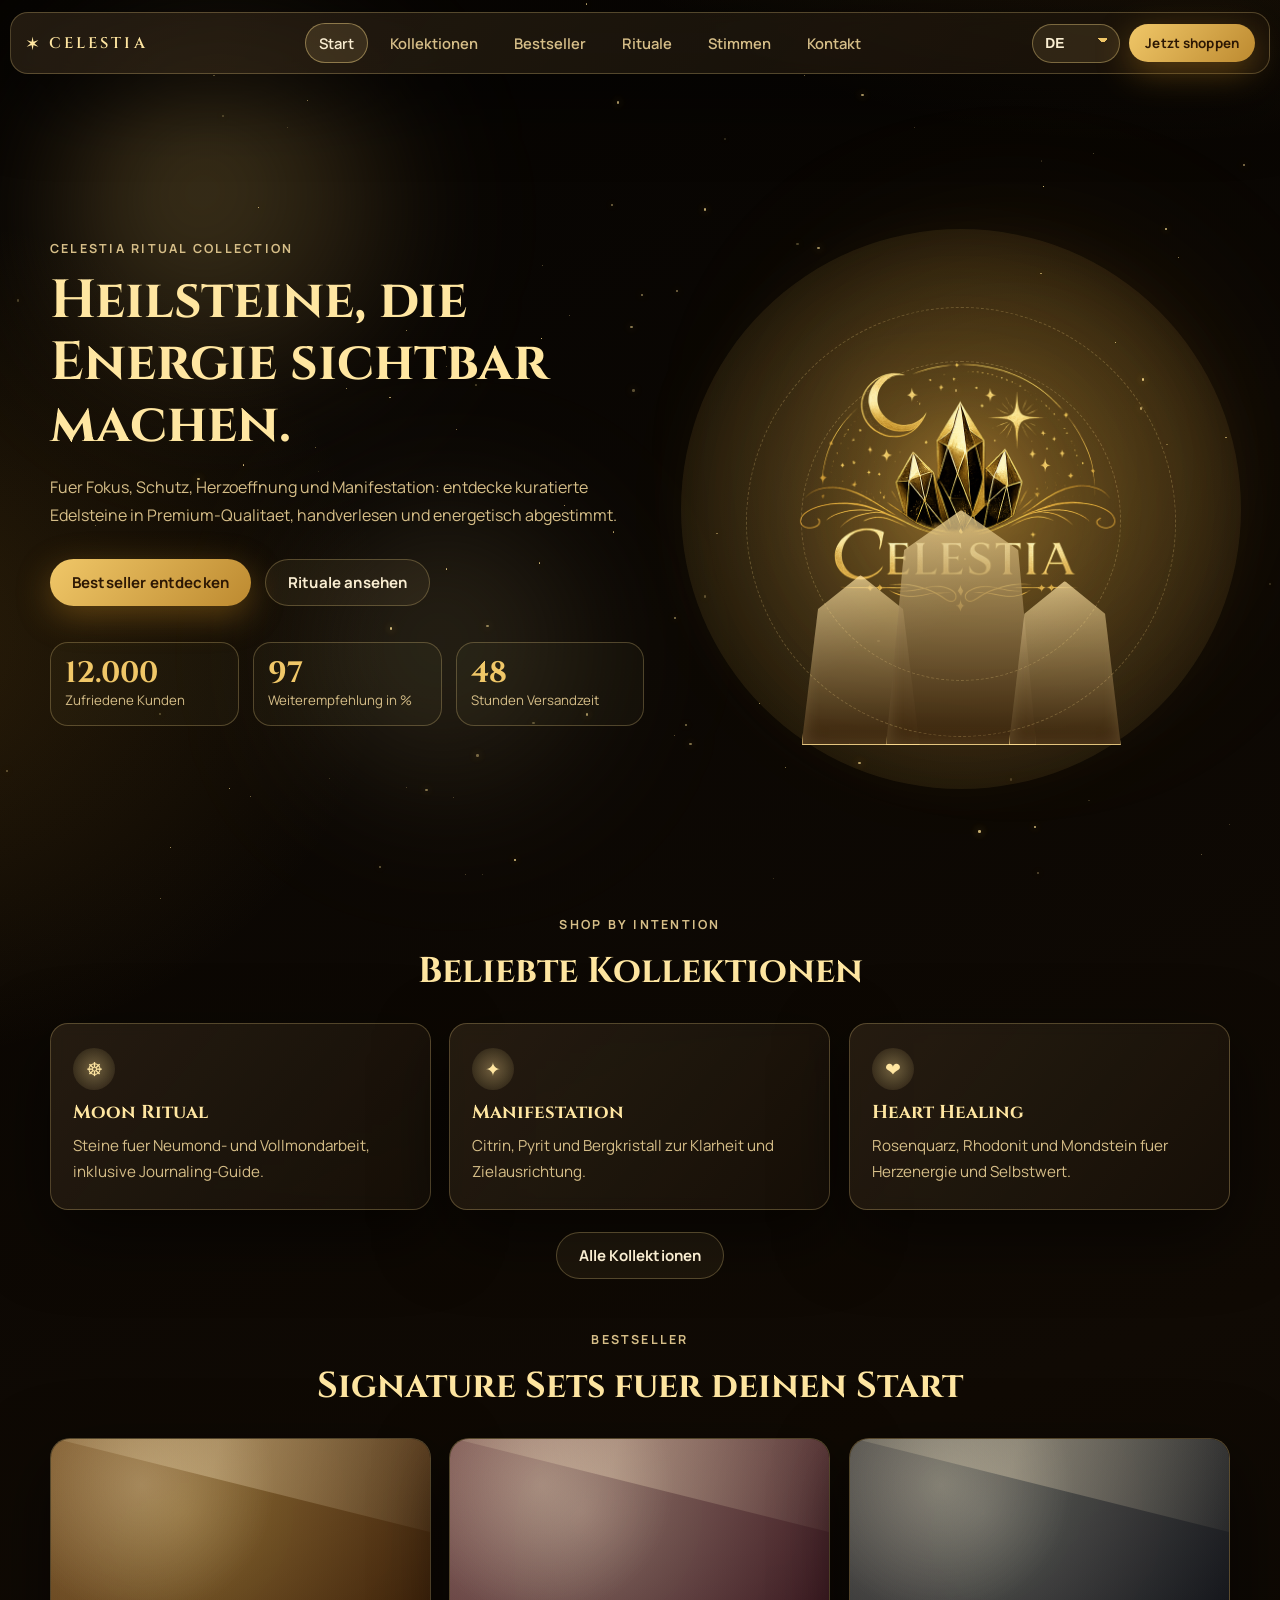
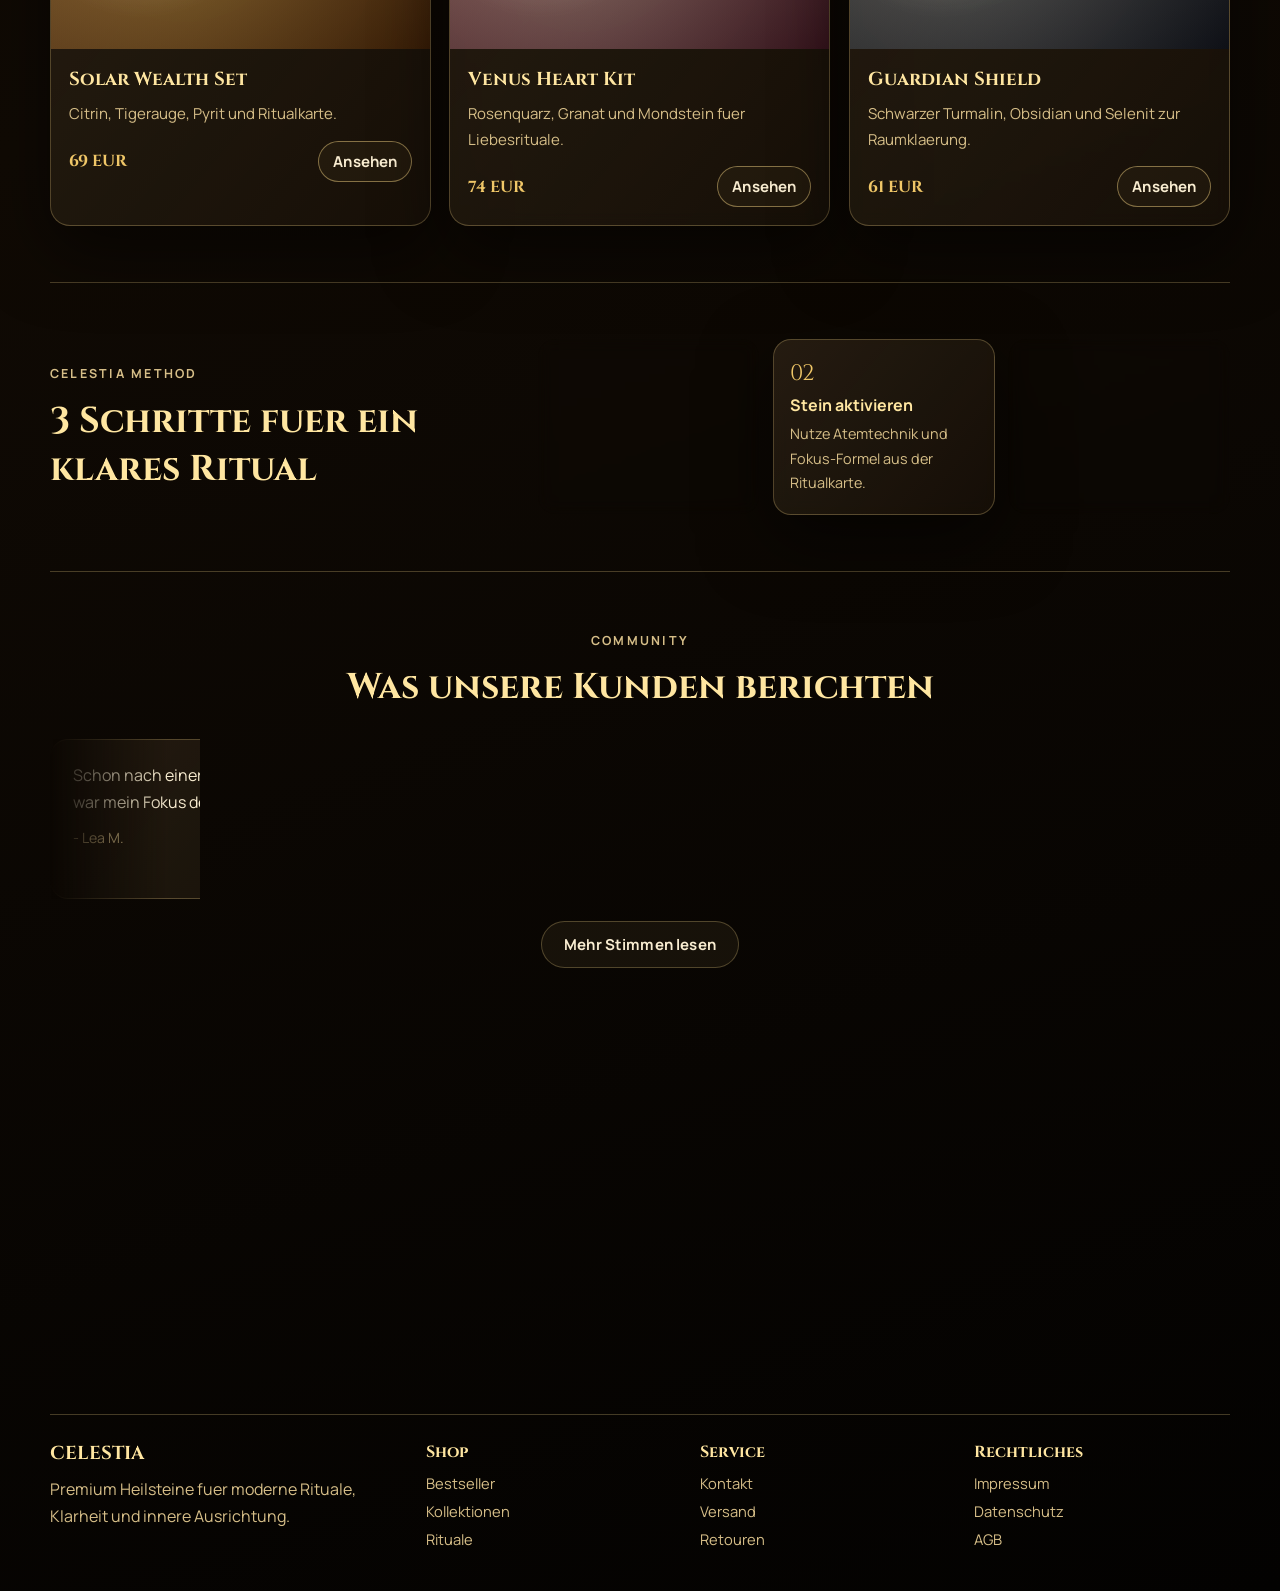
==== index.html @ b9bb482b "Initial commit" ====
<!DOCTYPE html>
<html lang="de">
<head>
  <meta charset="UTF-8">
  <meta name="viewport" content="width=device-width, initial-scale=1.0">
  <title>Celestia | Exklusive Heilsteine & Rituale</title>
  <meta name="description" content="Celestia ist dein Premium-Shop fuer Heilsteine, Kristallsets und energetische Rituale.">
  <link rel="preconnect" href="https://fonts.googleapis.com">
  <link rel="preconnect" href="https://fonts.gstatic.com" crossorigin>
  <link href="https://fonts.googleapis.com/css2?family=Cinzel:wght@400;500;700&family=Manrope:wght@400;500;700;800&display=swap" rel="stylesheet">
  <link rel="stylesheet" href="styles.css">
</head>
<body
  id="top"
  data-page="home"
  data-title-de="Celestia | Exklusive Heilsteine & Rituale"
  data-title-en="Celestia | Exclusive Healing Crystals & Rituals"
>
  <div class="ambient-lights" aria-hidden="true">
    <span class="aura aura-1"></span>
    <span class="aura aura-2"></span>
    <span class="aura aura-3"></span>
  </div>
  <div class="star-layer" id="starLayer" aria-hidden="true"></div>

  <header class="site-header glass">
    <a class="brand" href="index.html" aria-label="Celestia Startseite">
      <span class="brand-mark">&#10038;</span>
      <span class="brand-name">CELESTIA</span>
    </a>

    <button
      id="menuToggle"
      class="menu-toggle"
      type="button"
      aria-expanded="false"
      data-aria-de="Navigation oeffnen"
      data-aria-en="Open navigation"
    >&#9776;</button>

    <nav class="site-nav" id="siteNav" aria-label="Hauptnavigation">
      <a href="index.html" data-nav="home" data-de="Start" data-en="Home">Start</a>
      <a href="collections.html" data-nav="collections" data-de="Kollektionen" data-en="Collections">Kollektionen</a>
      <a href="products.html" data-nav="products" data-de="Bestseller" data-en="Bestsellers">Bestseller</a>
      <a href="rituals.html" data-nav="rituals" data-de="Rituale" data-en="Rituals">Rituale</a>
      <a href="reviews.html" data-nav="reviews" data-de="Stimmen" data-en="Reviews">Stimmen</a>
      <a href="contact.html" data-nav="contact" data-de="Kontakt" data-en="Contact">Kontakt</a>
    </nav>

    <div class="header-right">
      <select id="langSelect" class="lang-select" aria-label="Sprache">
        <option value="de">DE</option>
        <option value="en">EN</option>
      </select>
      <a href="products.html" class="btn btn-primary btn-sm" data-de="Jetzt shoppen" data-en="Shop now">Jetzt shoppen</a>
    </div>
  </header>

  <main>
    <section class="hero section">
      <div class="hero-copy" data-reveal="up">
        <p class="eyebrow" data-de="Celestia Ritual Collection" data-en="Celestia Ritual Collection">Celestia Ritual Collection</p>
        <h1 data-de="Heilsteine, die Energie sichtbar machen." data-en="Healing crystals that make energy visible.">Heilsteine, die Energie sichtbar machen.</h1>
        <p
          class="lead"
          data-de="Fuer Fokus, Schutz, Herzoeffnung und Manifestation: entdecke kuratierte Edelsteine in Premium-Qualitaet, handverlesen und energetisch abgestimmt."
          data-en="For focus, protection, heart opening, and manifestation: discover curated premium crystals, hand-selected and energetically aligned."
        >
          Fuer Fokus, Schutz, Herzoeffnung und Manifestation: entdecke kuratierte Edelsteine in Premium-Qualitaet,
          handverlesen und energetisch abgestimmt.
        </p>
        <div class="hero-actions">
          <a class="btn btn-primary" href="products.html" data-de="Bestseller entdecken" data-en="Discover bestsellers">Bestseller entdecken</a>
          <a class="btn btn-ghost" href="rituals.html" data-de="Rituale ansehen" data-en="View rituals">Rituale ansehen</a>
        </div>
        <ul class="hero-stats">
          <li>
            <strong class="count" data-target="12000">0</strong>
            <span data-de="Zufriedene Kunden" data-en="Happy customers">Zufriedene Kunden</span>
          </li>
          <li>
            <strong class="count" data-target="97">0</strong>
            <span data-de="Weiterempfehlung in %" data-en="Recommendation rate %">Weiterempfehlung in %</span>
          </li>
          <li>
            <strong class="count" data-target="48">0</strong>
            <span data-de="Stunden Versandzeit" data-en="Shipping window (hours)">Stunden Versandzeit</span>
          </li>
        </ul>
      </div>

      <div class="hero-art" data-reveal="left">
        <div class="logo-halo">
          <img
            src="assets/celestia-logo.png"
            alt="Celestia Logo"
            class="hero-logo"
            onerror="this.style.display='none'; this.nextElementSibling.style.display='grid';"
          >
          <div class="hero-logo-fallback" aria-hidden="true">CELESTIA</div>
        </div>
        <div class="crystal-cluster">
          <div class="crystal crystal-left"></div>
          <div class="crystal crystal-main"></div>
          <div class="crystal crystal-right"></div>
        </div>
        <span class="orbit orbit-1"></span>
        <span class="orbit orbit-2"></span>
      </div>
    </section>

    <section class="section section-topline">
      <div class="section-head" data-reveal="up">
        <p class="eyebrow" data-de="Shop by Intention" data-en="Shop by Intention">Shop by Intention</p>
        <h2 data-de="Beliebte Kollektionen" data-en="Popular collections">Beliebte Kollektionen</h2>
      </div>
      <div class="category-grid">
        <article class="category-card glass" data-tilt data-reveal="up">
          <span class="category-icon">&#9784;</span>
          <h3>Moon Ritual</h3>
          <p
            data-de="Steine fuer Neumond- und Vollmondarbeit, inklusive Journaling-Guide."
            data-en="Crystals for new and full moon practice, including a journaling guide."
          >
            Steine fuer Neumond- und Vollmondarbeit, inklusive Journaling-Guide.
          </p>
        </article>
        <article class="category-card glass" data-tilt data-reveal="up">
          <span class="category-icon">&#10022;</span>
          <h3>Manifestation</h3>
          <p
            data-de="Citrin, Pyrit und Bergkristall zur Klarheit und Zielausrichtung."
            data-en="Citrine, pyrite, and clear quartz for clarity and aligned goals."
          >
            Citrin, Pyrit und Bergkristall zur Klarheit und Zielausrichtung.
          </p>
        </article>
        <article class="category-card glass" data-tilt data-reveal="up">
          <span class="category-icon">&#10084;</span>
          <h3>Heart Healing</h3>
          <p
            data-de="Rosenquarz, Rhodonit und Mondstein fuer Herzenergie und Selbstwert."
            data-en="Rose quartz, rhodonite, and moonstone for heart energy and self-worth."
          >
            Rosenquarz, Rhodonit und Mondstein fuer Herzenergie und Selbstwert.
          </p>
        </article>
      </div>
      <div class="hero-actions" style="justify-content:center; margin-top:22px;">
        <a class="btn btn-ghost" href="collections.html" data-de="Alle Kollektionen" data-en="All collections">Alle Kollektionen</a>
      </div>
    </section>

    <section class="section" style="padding-top:48px;">
      <div class="section-head" data-reveal="up">
        <p class="eyebrow" data-de="Bestseller" data-en="Bestsellers">Bestseller</p>
        <h2 data-de="Signature Sets fuer deinen Start" data-en="Signature sets to get started">Signature Sets fuer deinen Start</h2>
      </div>
      <div class="product-grid">
        <article class="product-card glass" data-tilt data-reveal="up">
          <div class="product-media media-amber"></div>
          <div class="product-content">
            <h3>Solar Wealth Set</h3>
            <p data-de="Citrin, Tigerauge, Pyrit und Ritualkarte." data-en="Citrine, tiger eye, pyrite, and a ritual card.">Citrin, Tigerauge, Pyrit und Ritualkarte.</p>
            <div class="product-meta">
              <span class="price">69 EUR</span>
              <a class="btn btn-outline" href="products.html" data-de="Ansehen" data-en="View">Ansehen</a>
            </div>
          </div>
        </article>
        <article class="product-card glass" data-tilt data-reveal="up">
          <div class="product-media media-rose"></div>
          <div class="product-content">
            <h3>Venus Heart Kit</h3>
            <p data-de="Rosenquarz, Granat und Mondstein fuer Liebesrituale." data-en="Rose quartz, garnet, and moonstone for heart rituals.">Rosenquarz, Granat und Mondstein fuer Liebesrituale.</p>
            <div class="product-meta">
              <span class="price">74 EUR</span>
              <a class="btn btn-outline" href="products.html" data-de="Ansehen" data-en="View">Ansehen</a>
            </div>
          </div>
        </article>
        <article class="product-card glass" data-tilt data-reveal="up">
          <div class="product-media media-night"></div>
          <div class="product-content">
            <h3>Guardian Shield</h3>
            <p data-de="Schwarzer Turmalin, Obsidian und Selenit zur Raumklaerung." data-en="Black tourmaline, obsidian, and selenite for space cleansing.">Schwarzer Turmalin, Obsidian und Selenit zur Raumklaerung.</p>
            <div class="product-meta">
              <span class="price">61 EUR</span>
              <a class="btn btn-outline" href="products.html" data-de="Ansehen" data-en="View">Ansehen</a>
            </div>
          </div>
        </article>
      </div>
    </section>

    <section class="section ritual-band" style="margin-top:56px;">
      <div class="ritual-copy" data-reveal="left">
        <p class="eyebrow" data-de="Celestia Method" data-en="Celestia Method">Celestia Method</p>
        <h2 data-de="3 Schritte fuer ein klares Ritual" data-en="3 steps for a clear ritual">3 Schritte fuer ein klares Ritual</h2>
      </div>
      <div class="ritual-steps">
        <article class="step glass" data-reveal="up">
          <span>01</span>
          <h3 data-de="Intent setzen" data-en="Set intention">Intent setzen</h3>
          <p data-de="Waehle dein Set nach deiner aktuellen Lebensfrage." data-en="Choose your set based on your current life focus.">Waehle dein Set nach deiner aktuellen Lebensfrage.</p>
        </article>
        <article class="step glass" data-reveal="up">
          <span>02</span>
          <h3 data-de="Stein aktivieren" data-en="Activate crystal">Stein aktivieren</h3>
          <p data-de="Nutze Atemtechnik und Fokus-Formel aus der Ritualkarte." data-en="Use breathwork and the focus phrase from your ritual card.">Nutze Atemtechnik und Fokus-Formel aus der Ritualkarte.</p>
        </article>
        <article class="step glass" data-reveal="up">
          <span>03</span>
          <h3 data-de="Ritual leben" data-en="Live the ritual">Ritual leben</h3>
          <p data-de="Integriere den Stein in Alltag, Meditation und Workspace." data-en="Integrate your crystal into daily routine, meditation, and workspace.">Integriere den Stein in Alltag, Meditation und Workspace.</p>
        </article>
      </div>
    </section>

    <section class="section" style="padding-top:56px;">
      <div class="section-head" data-reveal="up">
        <p class="eyebrow" data-de="Community" data-en="Community">Community</p>
        <h2 data-de="Was unsere Kunden berichten" data-en="What our customers share">Was unsere Kunden berichten</h2>
      </div>
      <div class="reviews-marquee">
        <div class="reviews-track">
          <article class="review glass">
            <p data-de="Schon nach einer Woche mit dem Clarity Set war mein Fokus deutlich klarer." data-en="After one week with the Clarity Set, my focus was clearly better.">Schon nach einer Woche mit dem Clarity Set war mein Fokus deutlich klarer.</p>
            <span>- Lea M.</span>
          </article>
          <article class="review glass">
            <p data-de="Das Packaging, die Qualitaet und die Anleitung wirken wie aus einer Luxus-Boutique." data-en="Packaging, quality, and guidance feel like a true luxury boutique.">Das Packaging, die Qualitaet und die Anleitung wirken wie aus einer Luxus-Boutique.</p>
            <span>- Daniel R.</span>
          </article>
          <article class="review glass">
            <p data-de="Mein Lieblingsshop fuer Heilsteine. Extrem hochwertig und liebevoll kuratiert." data-en="My favorite crystal shop. Extremely premium and beautifully curated.">Mein Lieblingsshop fuer Heilsteine. Extrem hochwertig und liebevoll kuratiert.</p>
            <span>- Nora M.</span>
          </article>
          <article class="review glass">
            <p data-de="Super schnelle Lieferung und die Sets fuehlen sich energetisch sofort stimmig an." data-en="Very fast delivery and the sets feel energetically aligned right away.">Super schnelle Lieferung und die Sets fuehlen sich energetisch sofort stimmig an.</p>
            <span>- Kai S.</span>
          </article>
          <article class="review glass">
            <p data-de="Die Sternzeichen Box war ein Geschenk und kam unglaublich gut an." data-en="The zodiac box was a gift and was received incredibly well.">Die Sternzeichen Box war ein Geschenk und kam unglaublich gut an.</p>
            <span>- Anna P.</span>
          </article>
          <article class="review glass">
            <p data-de="Die Ritualkarten machen den Unterschied. Sofort nutzbar statt nur Deko." data-en="The ritual cards make the difference. Practical from day one, not just decoration.">Die Ritualkarten machen den Unterschied. Sofort nutzbar statt nur Deko.</p>
            <span>- Melissa T.</span>
          </article>
        </div>
      </div>
      <div class="hero-actions" style="justify-content:center; margin-top:22px;">
        <a class="btn btn-ghost" href="reviews.html" data-de="Mehr Stimmen lesen" data-en="Read more reviews">Mehr Stimmen lesen</a>
      </div>
    </section>

    <section class="section cta-section">
      <div class="cta-panel glass" data-reveal="up">
        <p class="eyebrow" data-de="Celestia Circle" data-en="Celestia Circle">Celestia Circle</p>
        <h2 data-de="10% Willkommensrabatt + exklusive Mondrituale" data-en="10% welcome discount + exclusive moon rituals">10% Willkommensrabatt + exklusive Mondrituale</h2>
        <p data-de="Trage dich ein und erhalte limitierte Drops, Guides und Ritual-Impulse direkt in dein Postfach." data-en="Join for limited drops, ritual guides, and practical energy prompts in your inbox.">Trage dich ein und erhalte limitierte Drops, Guides und Ritual-Impulse direkt in dein Postfach.</p>
        <form class="cta-form" data-success-de="Danke - du bist dabei" data-success-en="Thanks - you are in">
          <label for="email" class="sr-only">E-Mail</label>
          <input
            id="email"
            type="email"
            data-placeholder-de="deine@email.de"
            data-placeholder-en="your@email.com"
            placeholder="deine@email.de"
            required
          >
          <button type="submit" class="btn btn-primary" data-de="Jetzt anmelden" data-en="Join now">Jetzt anmelden</button>
        </form>
        <p style="margin-top:14px;">
          <a class="text-link" href="contact.html" data-de="Zum Kontakt" data-en="Go to contact">Zum Kontakt</a>
        </p>
      </div>
    </section>
  </main>

  <footer class="site-footer">
    <div>
      <h3>CELESTIA</h3>
      <p data-de="Premium Heilsteine fuer moderne Rituale, Klarheit und innere Ausrichtung." data-en="Premium crystals for modern rituals, clarity, and inner alignment.">Premium Heilsteine fuer moderne Rituale, Klarheit und innere Ausrichtung.</p>
    </div>
    <div>
      <h4 data-de="Shop" data-en="Shop">Shop</h4>
      <a href="products.html" data-de="Bestseller" data-en="Bestsellers">Bestseller</a>
      <a href="collections.html" data-de="Kollektionen" data-en="Collections">Kollektionen</a>
      <a href="rituals.html" data-de="Rituale" data-en="Rituals">Rituale</a>
    </div>
    <div>
      <h4 data-de="Service" data-en="Service">Service</h4>
      <a href="contact.html" data-de="Kontakt" data-en="Contact">Kontakt</a>
      <a href="contact.html" data-de="Versand" data-en="Shipping">Versand</a>
      <a href="contact.html" data-de="Retouren" data-en="Returns">Retouren</a>
    </div>
    <div>
      <h4 data-de="Rechtliches" data-en="Legal">Rechtliches</h4>
      <a href="contact.html" data-de="Impressum" data-en="Imprint">Impressum</a>
      <a href="contact.html" data-de="Datenschutz" data-en="Privacy">Datenschutz</a>
      <a href="contact.html" data-de="AGB" data-en="Terms">AGB</a>
    </div>
  </footer>

  <button
    id="backToTop"
    class="back-top"
    data-aria-de="Nach oben"
    data-aria-en="Back to top"
    aria-label="Nach oben"
  >&uarr;</button>

  <script src="script.js"></script>
</body>
</html>
---- styles.css ----
:root {
  --bg-0: #060402;
  --bg-1: #100a04;
  --bg-2: #1a1108;
  --gold-0: #ffe6a1;
  --gold-1: #f0c768;
  --gold-2: #bd8a30;
  --text-0: #f9edd1;
  --text-1: #d6be88;
  --line: rgba(255, 224, 142, 0.25);
  --glass: rgba(24, 15, 7, 0.62);
  --glass-strong: rgba(18, 10, 5, 0.8);
  --shadow: 0 24px 70px rgba(0, 0, 0, 0.55);
  --radius-lg: 28px;
  --radius-md: 18px;
  --ease: 0.45s cubic-bezier(0.22, 0.61, 0.36, 1);
}

*,
*::before,
*::after {
  box-sizing: border-box;
}

html {
  scroll-behavior: smooth;
}

body {
  margin: 0;
  min-height: 100vh;
  overflow-x: hidden;
  color: var(--text-0);
  font-family: "Manrope", sans-serif;
  background:
    radial-gradient(1200px 800px at 90% -10%, rgba(211, 151, 50, 0.18), transparent 58%),
    radial-gradient(920px 760px at -10% 20%, rgba(180, 128, 35, 0.2), transparent 56%),
    linear-gradient(160deg, var(--bg-0) 0%, var(--bg-1) 48%, #030201 100%);
}

a {
  color: inherit;
  text-decoration: none;
}

p {
  line-height: 1.7;
}

.sr-only {
  position: absolute;
  width: 1px;
  height: 1px;
  padding: 0;
  margin: -1px;
  overflow: hidden;
  clip: rect(0, 0, 0, 0);
  border: 0;
}

.ambient-lights {
  position: fixed;
  inset: 0;
  pointer-events: none;
  z-index: -3;
}

.aura {
  position: absolute;
  border-radius: 999px;
  filter: blur(65px);
  opacity: 0.35;
  mix-blend-mode: screen;
  animation: auraFloat 14s ease-in-out infinite;
}

.aura-1 {
  width: 340px;
  height: 340px;
  left: 5%;
  top: 6%;
  background: radial-gradient(circle at 35% 35%, rgba(255, 208, 112, 0.72), rgba(255, 208, 112, 0));
}

.aura-2 {
  width: 460px;
  height: 460px;
  right: 3%;
  top: 26%;
  background: radial-gradient(circle at 50% 50%, rgba(220, 144, 28, 0.55), rgba(220, 144, 28, 0));
  animation-delay: -5s;
}

.aura-3 {
  width: 300px;
  height: 300px;
  left: 24%;
  bottom: 10%;
  background: radial-gradient(circle at 40% 40%, rgba(255, 236, 167, 0.42), rgba(255, 236, 167, 0));
  animation-delay: -9s;
}

.star-layer {
  position: fixed;
  inset: 0;
  pointer-events: none;
  z-index: -2;
  overflow: hidden;
}

.star {
  position: absolute;
  border-radius: 50%;
  background: rgba(255, 225, 148, 0.9);
  box-shadow: 0 0 8px rgba(255, 206, 89, 0.9);
  animation: twinkle linear infinite;
}

.glass {
  background:
    linear-gradient(130deg, rgba(255, 220, 149, 0.08), rgba(255, 220, 149, 0.01)),
    var(--glass);
  border: 1px solid var(--line);
  backdrop-filter: blur(8px);
  box-shadow: var(--shadow);
}

.site-header {
  position: fixed;
  top: 12px;
  left: 50%;
  transform: translateX(-50%);
  width: min(1260px, calc(100% - 20px));
  z-index: 60;
  border-radius: 18px;
  padding: 10px 14px;
  display: grid;
  grid-template-columns: auto 1fr auto;
  align-items: center;
  gap: 12px;
}

.brand {
  display: inline-flex;
  align-items: center;
  gap: 9px;
  flex-shrink: 0;
}

.brand-mark {
  color: var(--gold-0);
  font-size: 1.15rem;
  animation: pulseGlow 2.6s ease-in-out infinite;
}

.brand-name {
  font-family: "Cinzel", serif;
  letter-spacing: 0.2em;
  font-weight: 600;
  font-size: 0.96rem;
  color: var(--gold-0);
}

.site-nav {
  display: flex;
  align-items: center;
  justify-content: center;
  gap: 8px;
  flex-wrap: nowrap;
}

.site-nav a {
  color: var(--text-1);
  font-weight: 600;
  font-size: 0.92rem;
  position: relative;
  border: 1px solid transparent;
  border-radius: 999px;
  padding: 9px 13px;
  white-space: nowrap;
  transition: color var(--ease);
}

.site-nav a::after {
  content: "";
  position: absolute;
  left: 0;
  right: 0;
  bottom: -6px;
  height: 1px;
  transform: scaleX(0);
  transform-origin: center;
  background: linear-gradient(90deg, transparent, var(--gold-1), transparent);
  transition: transform var(--ease);
}

.site-nav a:hover {
  color: var(--text-0);
}

.site-nav a:hover::after {
  transform: scaleX(1);
}

.site-nav a.active {
  color: var(--text-0);
  border-color: rgba(255, 224, 142, 0.42);
  background: rgba(255, 214, 130, 0.12);
}

.header-right {
  display: inline-flex;
  align-items: center;
  justify-content: flex-end;
  gap: 9px;
}

.lang-select {
  border: 1px solid rgba(255, 224, 142, 0.36);
  border-radius: 999px;
  background: rgba(255, 214, 130, 0.1);
  color: var(--text-0);
  font-weight: 700;
  font-size: 0.86rem;
  height: 39px;
  padding: 0 30px 0 12px;
  outline: none;
  min-width: 88px;
  appearance: none;
  background-image:
    linear-gradient(45deg, transparent 50%, var(--gold-1) 50%),
    linear-gradient(135deg, var(--gold-1) 50%, transparent 50%);
  background-position:
    calc(100% - 16px) calc(50% - 3px),
    calc(100% - 11px) calc(50% - 3px);
  background-size: 5px 5px, 5px 5px;
  background-repeat: no-repeat;
}

.lang-select:hover {
  border-color: rgba(255, 224, 142, 0.62);
}

.menu-toggle {
  display: none;
  border: 1px solid rgba(255, 224, 142, 0.34);
  border-radius: 12px;
  background: rgba(255, 214, 130, 0.08);
  color: var(--gold-0);
  width: 42px;
  height: 39px;
  font-size: 1rem;
}

.menu-toggle:hover {
  background: rgba(255, 214, 130, 0.16);
}

.btn {
  border: 0;
  border-radius: 999px;
  display: inline-flex;
  align-items: center;
  justify-content: center;
  gap: 8px;
  padding: 12px 22px;
  font-weight: 700;
  font-size: 0.94rem;
  letter-spacing: 0.01em;
  cursor: pointer;
  position: relative;
  overflow: hidden;
  transition: transform var(--ease), box-shadow var(--ease), color var(--ease), background var(--ease);
}

.btn::before {
  content: "";
  position: absolute;
  left: -120%;
  top: 0;
  width: 70%;
  height: 100%;
  transform: skewX(-18deg);
  background: linear-gradient(90deg, transparent, rgba(255, 247, 218, 0.5), transparent);
  transition: left 0.9s ease;
}

.btn:hover::before {
  left: 150%;
}

.btn:hover {
  transform: translateY(-2px);
}

.btn-primary {
  background: linear-gradient(130deg, var(--gold-1), var(--gold-2));
  color: #2d1804;
  box-shadow: 0 10px 34px rgba(180, 124, 30, 0.45);
}

.btn-primary:hover {
  box-shadow: 0 14px 44px rgba(180, 124, 30, 0.58);
}

.btn-ghost {
  border: 1px solid var(--line);
  color: var(--text-0);
  background: rgba(255, 214, 130, 0.06);
}

.btn-ghost:hover {
  background: rgba(255, 214, 130, 0.14);
}

.btn-outline {
  border: 1px solid rgba(255, 221, 139, 0.45);
  background: rgba(255, 214, 130, 0.04);
  color: var(--text-0);
  padding: 9px 14px;
}

.btn-sm {
  padding: 10px 16px;
  font-size: 0.84rem;
}

.section {
  width: min(1180px, calc(100% - 30px));
  margin: 0 auto;
}

.hero {
  padding-top: 136px;
  padding-bottom: 74px;
  min-height: 100vh;
  display: grid;
  align-items: center;
  gap: 48px;
  grid-template-columns: 1.05fr 0.95fr;
}

.page-hero {
  padding-top: 132px;
  padding-bottom: 40px;
  display: grid;
  align-items: center;
  gap: 34px;
  grid-template-columns: 1.1fr 0.9fr;
}

.page-hero-copy h1 {
  margin: 0;
  font-family: "Cinzel", serif;
  font-size: clamp(2rem, 4vw, 3.7rem);
  line-height: 1.14;
  color: var(--gold-0);
}

.page-hero-copy p {
  margin: 16px 0 0;
  color: var(--text-1);
  max-width: 720px;
}

.page-hero-panel {
  border-radius: var(--radius-lg);
  padding: 22px;
}

.page-hero-panel h3 {
  margin: 0 0 8px;
  font-family: "Cinzel", serif;
  color: var(--gold-0);
}

.page-hero-panel p {
  margin: 0;
  color: var(--text-1);
}

.eyebrow {
  display: inline-block;
  margin: 0 0 12px;
  text-transform: uppercase;
  letter-spacing: 0.18em;
  color: var(--text-1);
  font-weight: 700;
  font-size: 0.78rem;
}

.hero h1 {
  margin: 0;
  font-family: "Cinzel", serif;
  font-size: clamp(2.2rem, 4.2vw, 4.3rem);
  line-height: 1.15;
  color: var(--gold-0);
  max-width: 700px;
}

.lead {
  margin-top: 18px;
  margin-bottom: 0;
  color: var(--text-1);
  max-width: 640px;
}

.hero-actions {
  margin-top: 30px;
  display: flex;
  flex-wrap: wrap;
  gap: 14px;
}

.hero-stats {
  margin: 36px 0 0;
  padding: 0;
  list-style: none;
  display: grid;
  grid-template-columns: repeat(3, minmax(0, 1fr));
  gap: 14px;
}

.hero-stats li {
  border: 1px solid var(--line);
  border-radius: var(--radius-md);
  background: rgba(255, 228, 167, 0.03);
  padding: 16px 14px 15px;
}

.hero-stats strong {
  font-family: "Cinzel", serif;
  display: block;
  font-size: 1.85rem;
  color: var(--gold-1);
  line-height: 1;
}

.hero-stats span {
  color: var(--text-1);
  font-size: 0.83rem;
}

.hero-art {
  position: relative;
  min-height: 600px;
  display: grid;
  place-items: center;
}

.logo-halo {
  position: absolute;
  width: min(86vw, 560px);
  max-width: 560px;
  aspect-ratio: 1;
  border-radius: 50%;
  top: 8%;
  left: 50%;
  transform: translateX(-50%);
  background: radial-gradient(circle, rgba(255, 203, 94, 0.28), rgba(255, 203, 94, 0));
  filter: drop-shadow(0 0 32px rgba(228, 165, 57, 0.4));
  animation: haloPulse 5s ease-in-out infinite;
  display: grid;
  place-items: center;
}

.hero-logo {
  width: 92%;
  max-width: 500px;
  object-fit: contain;
  animation: logoFloat 7s ease-in-out infinite;
}

.hero-logo-fallback {
  display: none;
  place-items: center;
  width: 72%;
  aspect-ratio: 1;
  border-radius: 50%;
  font-family: "Cinzel", serif;
  letter-spacing: 0.16em;
  font-size: clamp(1.15rem, 2.8vw, 2rem);
  color: var(--gold-0);
  border: 1px dashed rgba(255, 210, 102, 0.45);
  background: radial-gradient(circle at 40% 40%, rgba(255, 204, 94, 0.2), rgba(255, 204, 94, 0.04));
}

.crystal-cluster {
  position: absolute;
  bottom: 6%;
  left: 50%;
  transform: translateX(-50%);
  width: min(85%, 420px);
  height: 250px;
}

.crystal {
  position: absolute;
  bottom: 0;
  border: 1px solid rgba(255, 219, 135, 0.6);
  background:
    linear-gradient(180deg, rgba(255, 225, 155, 0.65), rgba(56, 34, 9, 0.9)),
    linear-gradient(135deg, rgba(255, 255, 255, 0.2), transparent 45%);
  box-shadow:
    inset 0 0 18px rgba(255, 231, 172, 0.2),
    0 14px 36px rgba(0, 0, 0, 0.45);
  animation: crystalFloat 6s ease-in-out infinite;
}

.crystal-main {
  left: calc(50% - 75px);
  width: 150px;
  height: 235px;
  clip-path: polygon(50% 0, 88% 17%, 100% 100%, 0 100%, 12% 17%);
}

.crystal-left {
  left: 12%;
  width: 118px;
  height: 170px;
  clip-path: polygon(50% 0, 86% 20%, 100% 100%, 0 100%, 14% 20%);
  animation-delay: -2s;
}

.crystal-right {
  right: 12%;
  width: 112px;
  height: 164px;
  clip-path: polygon(50% 0, 86% 20%, 100% 100%, 0 100%, 14% 20%);
  animation-delay: -3.8s;
}

.orbit {
  position: absolute;
  border-radius: 50%;
  border: 1px dashed rgba(255, 220, 138, 0.24);
  left: 0;
  right: 0;
  margin-inline: auto;
}

.orbit-1 {
  width: min(86%, 430px);
  aspect-ratio: 1;
  top: 21%;
  animation: orbitSpin 23s linear infinite;
}

.orbit-2 {
  width: min(63%, 320px);
  aspect-ratio: 1;
  top: 30%;
  animation: orbitSpin 16s linear infinite reverse;
}

.section-topline {
  padding-top: 12px;
}

.section-head {
  text-align: center;
  margin-bottom: 28px;
}

.section-head h2 {
  margin: 0;
  font-family: "Cinzel", serif;
  font-size: clamp(1.7rem, 2.8vw, 2.8rem);
  color: var(--gold-0);
}

.category-grid {
  display: grid;
  grid-template-columns: repeat(3, minmax(0, 1fr));
  gap: 18px;
}

.category-card {
  border-radius: var(--radius-md);
  padding: 24px 22px;
  transition: transform var(--ease), border-color var(--ease), background var(--ease);
  will-change: transform;
}

.category-card:hover {
  border-color: rgba(255, 225, 146, 0.55);
  background: rgba(255, 223, 153, 0.11);
}

.category-icon {
  width: 42px;
  height: 42px;
  border-radius: 50%;
  display: grid;
  place-items: center;
  font-size: 1.2rem;
  color: var(--gold-0);
  background: radial-gradient(circle, rgba(255, 224, 149, 0.35), rgba(255, 224, 149, 0));
  margin-bottom: 10px;
}

.category-card h3 {
  margin: 0 0 8px;
  font-family: "Cinzel", serif;
  color: var(--gold-0);
}

.category-card p {
  margin: 0;
  color: var(--text-1);
  font-size: 0.95rem;
}

#produkte {
  padding-top: 38px;
}

.product-grid {
  display: grid;
  grid-template-columns: repeat(3, minmax(0, 1fr));
  gap: 18px;
}

.product-card {
  border-radius: 20px;
  overflow: hidden;
  transition: transform var(--ease), border-color var(--ease);
  will-change: transform;
}

.product-card:hover {
  border-color: rgba(255, 225, 146, 0.56);
}

.product-media {
  position: relative;
  height: 210px;
  isolation: isolate;
}

.product-media::before {
  content: "";
  position: absolute;
  inset: 0;
  background:
    radial-gradient(circle at 24% 22%, rgba(255, 242, 210, 0.26), transparent 40%),
    linear-gradient(145deg, rgba(255, 236, 183, 0.16), rgba(0, 0, 0, 0.26));
}

.product-media::after {
  content: "";
  position: absolute;
  top: -100%;
  left: -20%;
  width: 140%;
  height: 120%;
  transform: rotate(14deg);
  background: linear-gradient(90deg, transparent, rgba(255, 239, 199, 0.3), transparent);
  animation: sheen 5.5s ease-in-out infinite;
}

.media-amber {
  background: radial-gradient(circle at 35% 35%, rgba(239, 168, 61, 0.5), rgba(79, 40, 8, 0.9));
}

.media-rose {
  background: radial-gradient(circle at 35% 35%, rgba(255, 194, 198, 0.48), rgba(75, 26, 39, 0.9));
}

.media-night {
  background: radial-gradient(circle at 35% 35%, rgba(139, 152, 167, 0.45), rgba(19, 22, 31, 0.95));
}

.media-ice {
  background: radial-gradient(circle at 35% 35%, rgba(178, 234, 249, 0.48), rgba(16, 48, 59, 0.92));
}

.media-earth {
  background: radial-gradient(circle at 35% 35%, rgba(201, 161, 120, 0.48), rgba(50, 30, 15, 0.92));
}

.media-lilac {
  background: radial-gradient(circle at 35% 35%, rgba(194, 167, 230, 0.48), rgba(37, 21, 56, 0.92));
}

.product-content {
  padding: 18px;
}

.product-content h3 {
  margin: 0;
  font-family: "Cinzel", serif;
  color: var(--gold-0);
}

.product-content p {
  margin: 9px 0 14px;
  color: var(--text-1);
  font-size: 0.94rem;
}

.product-meta {
  display: flex;
  align-items: center;
  justify-content: space-between;
  gap: 10px;
}

.price {
  font-family: "Cinzel", serif;
  color: var(--gold-1);
  font-weight: 700;
}

.ritual-band {
  margin-top: 48px;
  border-top: 1px solid var(--line);
  border-bottom: 1px solid var(--line);
  padding: 56px 0;
  display: grid;
  grid-template-columns: 0.8fr 1.2fr;
  gap: 26px;
  align-items: center;
}

.ritual-copy h2 {
  margin: 0;
  font-family: "Cinzel", serif;
  color: var(--gold-0);
  font-size: clamp(1.7rem, 2.8vw, 2.7rem);
}

.ritual-steps {
  display: grid;
  grid-template-columns: repeat(3, minmax(0, 1fr));
  gap: 14px;
}

.step {
  border-radius: var(--radius-md);
  padding: 18px 16px;
}

.step span {
  display: block;
  font-family: "Cinzel", serif;
  color: var(--gold-1);
  font-size: 1.4rem;
}

.step h3 {
  margin: 6px 0;
  font-size: 1rem;
  color: var(--gold-0);
}

.step p {
  margin: 0;
  color: var(--text-1);
  font-size: 0.9rem;
}

#reviews {
  padding-top: 56px;
}

.reviews-marquee {
  overflow: hidden;
  mask-image: linear-gradient(to right, transparent, black 10%, black 90%, transparent);
}

.reviews-track {
  display: flex;
  gap: 14px;
  width: max-content;
  animation: marquee 38s linear infinite;
}

.review {
  width: min(380px, 76vw);
  border-radius: var(--radius-md);
  padding: 22px;
}

.review p {
  margin: 0 0 10px;
  color: var(--text-0);
}

.review span {
  color: var(--text-1);
  font-size: 0.88rem;
}

.review-grid {
  display: grid;
  grid-template-columns: repeat(3, minmax(0, 1fr));
  gap: 16px;
}

.review-grid .review {
  width: auto;
}

.info-grid {
  display: grid;
  grid-template-columns: repeat(3, minmax(0, 1fr));
  gap: 16px;
}

.info-card {
  border-radius: var(--radius-md);
  padding: 18px 16px;
}

.info-card h3 {
  margin: 0 0 6px;
  color: var(--gold-0);
  font-family: "Cinzel", serif;
}

.info-card p {
  margin: 0;
  color: var(--text-1);
}

.faq-grid {
  display: grid;
  grid-template-columns: repeat(2, minmax(0, 1fr));
  gap: 14px;
}

.faq-item {
  border-radius: var(--radius-md);
  padding: 14px;
}

.faq-item summary {
  cursor: pointer;
  font-weight: 700;
  color: var(--gold-0);
}

.faq-item p {
  margin: 9px 0 0;
  color: var(--text-1);
}

.contact-layout {
  display: grid;
  grid-template-columns: 1.1fr 0.9fr;
  gap: 18px;
}

.contact-form {
  border-radius: var(--radius-lg);
  padding: 24px;
}

.form-row {
  display: grid;
  gap: 6px;
  margin-bottom: 12px;
}

.form-row label {
  color: var(--text-1);
  font-size: 0.9rem;
}

.form-row input,
.form-row textarea {
  border: 1px solid rgba(255, 224, 142, 0.35);
  border-radius: 14px;
  padding: 12px 14px;
  background: rgba(255, 214, 130, 0.07);
  color: var(--text-0);
  font-family: inherit;
  resize: vertical;
}

.form-row input:focus,
.form-row textarea:focus {
  outline: none;
  border-color: rgba(255, 224, 142, 0.72);
}

.form-status {
  min-height: 22px;
  margin: 10px 0 0;
  font-size: 0.9rem;
  color: var(--gold-0);
}

.text-link {
  color: var(--gold-0);
  font-weight: 700;
  text-decoration: underline;
  text-decoration-color: rgba(255, 224, 142, 0.45);
}

.cta-section {
  padding: 62px 0 80px;
}

.cta-panel {
  border-radius: var(--radius-lg);
  text-align: center;
  padding: clamp(28px, 4vw, 46px);
  background:
    radial-gradient(640px 220px at 50% -10%, rgba(255, 218, 140, 0.2), transparent 70%),
    var(--glass-strong);
}

.cta-panel h2 {
  margin: 0 0 8px;
  font-family: "Cinzel", serif;
  color: var(--gold-0);
  font-size: clamp(1.5rem, 2.6vw, 2.5rem);
}

.cta-panel p {
  margin: 0;
  color: var(--text-1);
}

.cta-form {
  margin-top: 22px;
  display: flex;
  justify-content: center;
  align-items: center;
  flex-wrap: wrap;
  gap: 12px;
}

.cta-form input {
  width: min(420px, 92vw);
  border: 1px solid rgba(255, 224, 142, 0.35);
  border-radius: 999px;
  padding: 13px 16px;
  font-size: 0.95rem;
  background: rgba(255, 230, 167, 0.08);
  color: var(--text-0);
  outline: none;
}

.cta-form input:focus {
  border-color: rgba(255, 224, 142, 0.72);
}

.site-footer {
  width: min(1180px, calc(100% - 30px));
  margin: 0 auto 34px;
  padding-top: 26px;
  border-top: 1px solid var(--line);
  display: grid;
  gap: 18px;
  grid-template-columns: 1.4fr repeat(3, 1fr);
}

.site-footer h3,
.site-footer h4 {
  margin: 0 0 10px;
  color: var(--gold-0);
  font-family: "Cinzel", serif;
}

.site-footer p {
  margin: 0;
  color: var(--text-1);
}

.site-footer a {
  display: block;
  margin-bottom: 8px;
  color: var(--text-1);
  font-size: 0.92rem;
  transition: color var(--ease);
}

.site-footer a:hover {
  color: var(--text-0);
}

.back-top {
  position: fixed;
  right: 18px;
  bottom: 18px;
  width: 44px;
  height: 44px;
  border-radius: 50%;
  border: 1px solid var(--line);
  background: rgba(255, 214, 130, 0.15);
  color: var(--gold-0);
  font-size: 1.2rem;
  display: grid;
  place-items: center;
  cursor: pointer;
  opacity: 0;
  pointer-events: none;
  transform: translateY(10px);
  transition: opacity var(--ease), transform var(--ease), background var(--ease);
  z-index: 80;
}

.back-top.is-visible {
  opacity: 1;
  pointer-events: auto;
  transform: translateY(0);
}

.back-top:hover {
  background: rgba(255, 214, 130, 0.28);
}

[data-reveal] {
  opacity: 0;
  transform: translateY(28px);
  transition: opacity 0.9s ease, transform 0.9s ease;
}

[data-reveal="left"] {
  transform: translateX(34px);
}

[data-reveal="down"] {
  transform: translateY(-24px);
}

[data-reveal].is-visible {
  opacity: 1;
  transform: translate(0, 0);
}

/* Keep header perfectly centered even when reveal attributes are present. */
.site-header[data-reveal],
.site-header[data-reveal="down"],
.site-header[data-reveal].is-visible {
  opacity: 1;
  transform: translateX(-50%);
  transition: none;
}

@keyframes auraFloat {
  0%,
  100% {
    transform: translate3d(0, 0, 0) scale(1);
  }
  50% {
    transform: translate3d(12px, -20px, 0) scale(1.04);
  }
}

@keyframes twinkle {
  0%,
  100% {
    opacity: 0.15;
    transform: scale(0.7);
  }
  50% {
    opacity: 1;
    transform: scale(1.05);
  }
}

@keyframes haloPulse {
  0%,
  100% {
    transform: translateX(-50%) scale(1);
  }
  50% {
    transform: translateX(-50%) scale(1.03);
  }
}

@keyframes orbitSpin {
  to {
    transform: rotate(1turn);
  }
}

@keyframes crystalFloat {
  0%,
  100% {
    transform: translateY(0);
  }
  50% {
    transform: translateY(-9px);
  }
}

@keyframes logoFloat {
  0%,
  100% {
    transform: translateY(0);
  }
  50% {
    transform: translateY(-8px);
  }
}

@keyframes pulseGlow {
  0%,
  100% {
    text-shadow: 0 0 0 rgba(255, 218, 131, 0.2);
  }
  50% {
    text-shadow: 0 0 14px rgba(255, 218, 131, 0.9);
  }
}

@keyframes sheen {
  0% {
    top: -130%;
  }
  50%,
  100% {
    top: 130%;
  }
}

@keyframes marquee {
  from {
    transform: translateX(0);
  }
  to {
    transform: translateX(-50%);
  }
}

@media (max-width: 1120px) {
  .hero {
    grid-template-columns: 1fr;
    padding-top: 136px;
    text-align: center;
  }

  .page-hero {
    grid-template-columns: 1fr;
    padding-top: 134px;
    text-align: center;
  }

  .lead {
    margin-left: auto;
    margin-right: auto;
  }

  .hero-actions {
    justify-content: center;
  }

  .hero-art {
    min-height: 560px;
  }

  .hero-stats {
    max-width: 760px;
    margin-left: auto;
    margin-right: auto;
  }

  .category-grid,
  .product-grid,
  .info-grid,
  .review-grid,
  .faq-grid {
    grid-template-columns: repeat(2, minmax(0, 1fr));
  }

  .ritual-band {
    grid-template-columns: 1fr;
  }

  .contact-layout {
    grid-template-columns: 1fr;
  }
}

@media (max-width: 860px) {
  .site-header {
    grid-template-columns: auto auto 1fr;
    gap: 8px;
    padding: 10px;
    align-items: center;
  }

  .site-nav {
    position: absolute;
    left: 0;
    right: 0;
    top: calc(100% + 8px);
    margin: 0 auto;
    width: min(1260px, calc(100% - 20px));
    border-radius: 16px;
    padding: 12px;
    display: grid;
    grid-template-columns: 1fr;
    gap: 8px;
    background:
      linear-gradient(130deg, rgba(255, 220, 149, 0.08), rgba(255, 220, 149, 0.01)),
      rgba(24, 15, 7, 0.94);
    border: 1px solid var(--line);
    box-shadow: var(--shadow);
    opacity: 0;
    pointer-events: none;
    transform: translateY(-8px);
    transition: opacity var(--ease), transform var(--ease);
  }

  .site-nav.is-open {
    opacity: 1;
    pointer-events: auto;
    transform: translateY(0);
  }

  .site-nav a {
    width: 100%;
    text-align: center;
  }

  .menu-toggle {
    display: inline-flex;
    align-items: center;
    justify-content: center;
  }

  .header-right {
    justify-self: end;
  }

  .header-right .btn-sm {
    display: none;
  }

  .hero {
    padding-top: 144px;
  }

  .page-hero {
    padding-top: 146px;
  }

  .hero-stats {
    grid-template-columns: repeat(2, minmax(0, 1fr));
  }

  .ritual-steps {
    grid-template-columns: 1fr;
  }

  .site-footer {
    grid-template-columns: repeat(2, minmax(0, 1fr));
  }
}

@media (max-width: 640px) {
  .section {
    width: min(1180px, calc(100% - 18px));
  }

  .hero {
    padding-top: 132px;
    padding-bottom: 54px;
  }

  .page-hero {
    padding-top: 124px;
    padding-bottom: 30px;
  }

  .hero-stats {
    grid-template-columns: 1fr;
  }

  .category-grid,
  .product-grid,
  .info-grid,
  .review-grid,
  .faq-grid,
  .site-footer {
    grid-template-columns: 1fr;
  }

  .logo-halo {
    width: 94vw;
  }

  .hero-art {
    min-height: 500px;
  }

  .crystal-cluster {
    bottom: 4%;
  }

  .site-footer {
    margin-bottom: 70px;
  }

  .lang-select {
    min-width: 72px;
    padding-inline: 10px 24px;
  }

  .brand-name {
    letter-spacing: 0.15em;
    font-size: 0.84rem;
  }
}
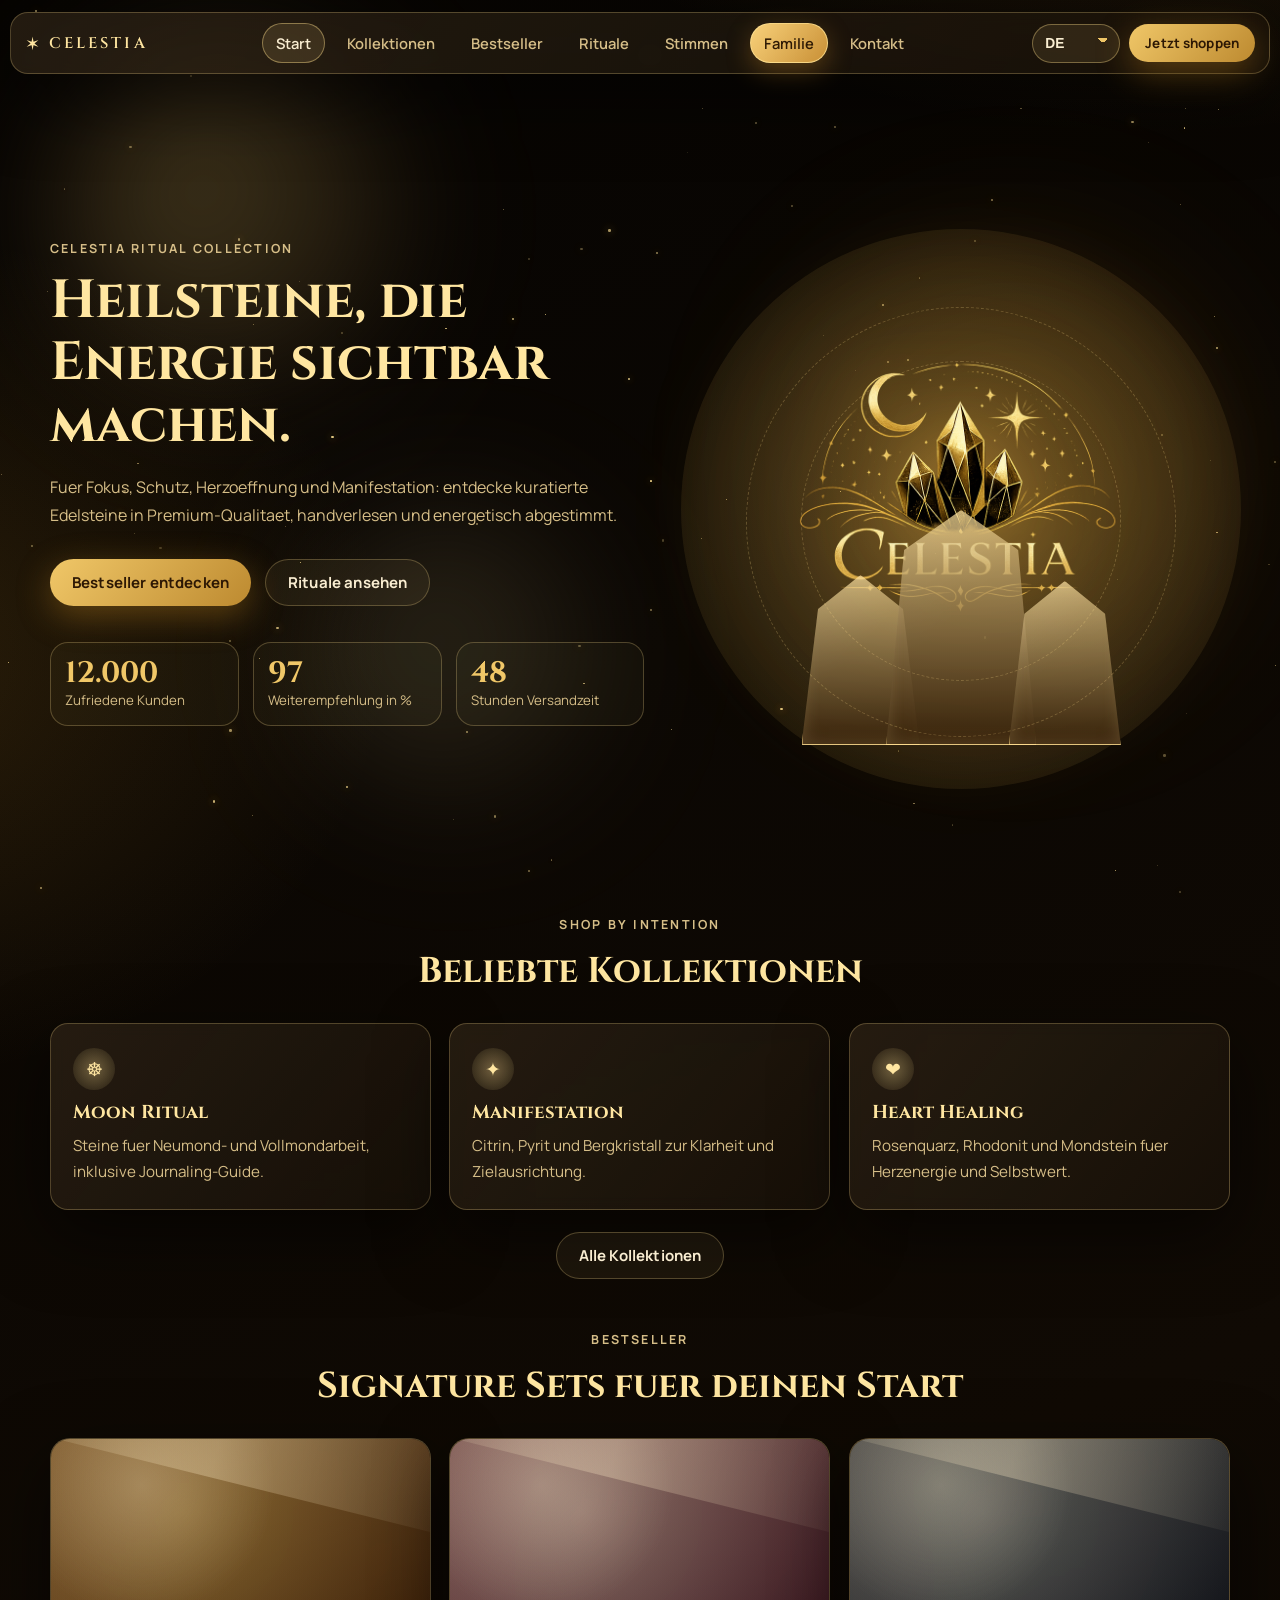
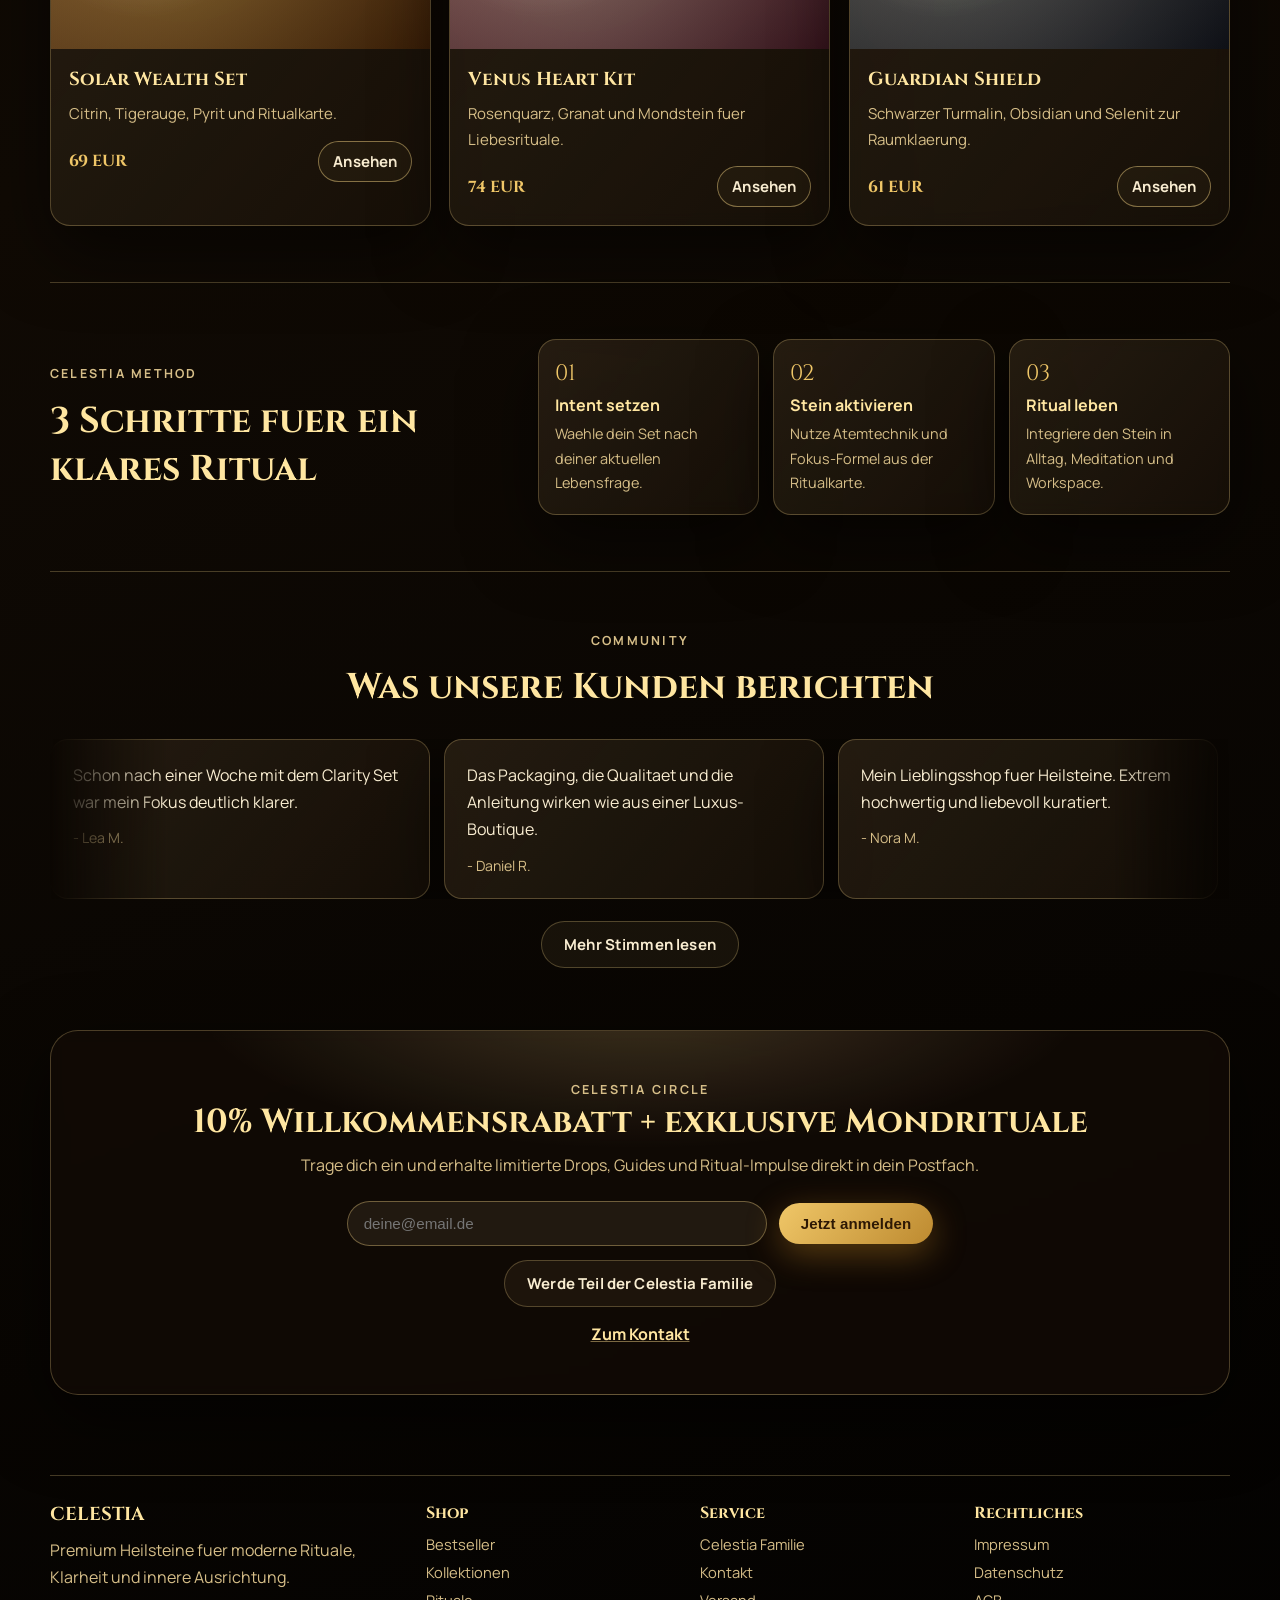
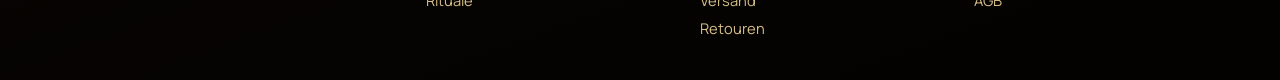
==== commit ce5ba4c5: "Add family page and update navigation links across multiple HTML files" ====
--- a/index.html
+++ b/index.html
@@ -44,6 +44,7 @@
       <a href="products.html" data-nav="products" data-de="Bestseller" data-en="Bestsellers">Bestseller</a>
       <a href="rituals.html" data-nav="rituals" data-de="Rituale" data-en="Rituals">Rituale</a>
       <a href="reviews.html" data-nav="reviews" data-de="Stimmen" data-en="Reviews">Stimmen</a>
+      <a href="family.html" data-nav="family" class="nav-highlight" data-de="Familie" data-en="Family">Familie</a>
       <a href="contact.html" data-nav="contact" data-de="Kontakt" data-en="Contact">Kontakt</a>
     </nav>
 
@@ -272,6 +273,9 @@
           >
           <button type="submit" class="btn btn-primary" data-de="Jetzt anmelden" data-en="Join now">Jetzt anmelden</button>
         </form>
+        <div class="hero-actions" style="justify-content:center; margin-top:14px;">
+          <a class="btn btn-ghost" href="family.html" data-de="Werde Teil der Celestia Familie" data-en="Join the Celestia Family">Werde Teil der Celestia Familie</a>
+        </div>
         <p style="margin-top:14px;">
           <a class="text-link" href="contact.html" data-de="Zum Kontakt" data-en="Go to contact">Zum Kontakt</a>
         </p>
@@ -292,6 +296,7 @@
     </div>
     <div>
       <h4 data-de="Service" data-en="Service">Service</h4>
+      <a href="family.html" data-de="Celestia Familie" data-en="Celestia Family">Celestia Familie</a>
       <a href="contact.html" data-de="Kontakt" data-en="Contact">Kontakt</a>
       <a href="contact.html" data-de="Versand" data-en="Shipping">Versand</a>
       <a href="contact.html" data-de="Retouren" data-en="Returns">Retouren</a>
@@ -315,3 +320,6 @@
   <script src="script.js"></script>
 </body>
 </html>
+
+
+
--- a/styles.css
+++ b/styles.css
@@ -206,6 +206,29 @@
   color: var(--text-0);
   border-color: rgba(255, 224, 142, 0.42);
   background: rgba(255, 214, 130, 0.12);
+}
+
+.site-nav a.nav-highlight {
+  color: #2e1a05;
+  border-color: rgba(255, 227, 148, 0.74);
+  background: linear-gradient(130deg, #f8d17a, #c99036);
+  box-shadow: 0 8px 24px rgba(202, 137, 42, 0.34);
+}
+
+.site-nav a.nav-highlight:hover {
+  color: #221102;
+  border-color: rgba(255, 234, 174, 0.9);
+  box-shadow: 0 10px 30px rgba(202, 137, 42, 0.46);
+}
+
+.site-nav a.nav-highlight::after {
+  background: linear-gradient(90deg, transparent, rgba(255, 251, 236, 0.92), transparent);
+}
+
+.site-nav a.nav-highlight.active {
+  color: #1f1002;
+  border-color: rgba(255, 241, 201, 0.92);
+  background: linear-gradient(130deg, #ffdf98, #d7a64f);
 }
 
 .header-right {
@@ -379,6 +402,137 @@
   color: var(--text-1);
 }
 
+.family-spotlight {
+  margin-top: 4px;
+  border-radius: var(--radius-lg);
+  padding: 30px;
+  display: grid;
+  grid-template-columns: 1.2fr 0.8fr;
+  gap: 22px;
+  align-items: center;
+}
+
+.family-spotlight-copy h2 {
+  margin: 0;
+  font-family: "Cinzel", serif;
+  font-size: clamp(1.5rem, 2.4vw, 2.25rem);
+  color: var(--gold-0);
+}
+
+.family-spotlight-copy p {
+  margin: 12px 0 0;
+  color: var(--text-1);
+  max-width: 730px;
+}
+
+.family-spotlight-kpis {
+  display: grid;
+  gap: 12px;
+}
+
+.kpi-card {
+  border-radius: 16px;
+  border: 1px solid rgba(255, 224, 142, 0.24);
+  background: linear-gradient(120deg, rgba(255, 220, 149, 0.12), rgba(255, 220, 149, 0.04));
+  padding: 14px 16px;
+}
+
+.kpi-card strong {
+  display: block;
+  font-family: "Cinzel", serif;
+  color: var(--gold-0);
+  font-size: 1.2rem;
+}
+
+.kpi-card span {
+  color: var(--text-1);
+  font-size: 0.84rem;
+}
+
+.family-benefit-grid {
+  display: grid;
+  grid-template-columns: repeat(3, minmax(0, 1fr));
+  gap: 18px;
+}
+
+.family-benefit-card {
+  border-radius: var(--radius-md);
+  padding: 22px 20px;
+}
+
+.family-benefit-card h3 {
+  margin: 0 0 8px;
+  font-family: "Cinzel", serif;
+  color: var(--gold-0);
+}
+
+.family-benefit-card p {
+  margin: 0;
+  color: var(--text-1);
+}
+
+.guardian-grid {
+  display: grid;
+  grid-template-columns: repeat(2, minmax(0, 1fr));
+  gap: 18px;
+}
+
+.guardian-card {
+  border-radius: 20px;
+  padding: 24px 22px 22px;
+  position: relative;
+  overflow: hidden;
+}
+
+.guardian-card::before {
+  content: "";
+  position: absolute;
+  inset: 0;
+  background: radial-gradient(circle at 90% 0%, rgba(255, 222, 139, 0.17), transparent 42%);
+  pointer-events: none;
+}
+
+.guardian-level {
+  margin: 0;
+  font-weight: 800;
+  letter-spacing: 0.12em;
+  text-transform: uppercase;
+  color: rgba(255, 230, 162, 0.82);
+  font-size: 0.75rem;
+}
+
+.guardian-card h3 {
+  margin: 8px 0 4px;
+  font-family: "Cinzel", serif;
+  color: var(--gold-0);
+  font-size: 1.5rem;
+}
+
+.guardian-range {
+  margin: 0;
+  color: var(--text-1);
+}
+
+.guardian-points {
+  margin: 16px 0 0;
+  padding-left: 18px;
+  color: var(--text-0);
+}
+
+.guardian-points li + li {
+  margin-top: 8px;
+}
+
+.guardian-card-top {
+  border-color: rgba(255, 224, 142, 0.74);
+  background:
+    linear-gradient(130deg, rgba(255, 221, 145, 0.18), rgba(255, 221, 145, 0.05)),
+    var(--glass);
+  box-shadow:
+    0 24px 70px rgba(0, 0, 0, 0.55),
+    0 0 34px rgba(227, 159, 62, 0.24);
+}
+
 .eyebrow {
   display: inline-block;
   margin: 0 0 12px;
@@ -1162,6 +1316,8 @@
 
   .category-grid,
   .product-grid,
+  .family-benefit-grid,
+  .guardian-grid,
   .info-grid,
   .review-grid,
   .faq-grid {
@@ -1241,6 +1397,11 @@
     padding-top: 146px;
   }
 
+  .family-spotlight {
+    grid-template-columns: 1fr;
+    text-align: center;
+  }
+
   .hero-stats {
     grid-template-columns: repeat(2, minmax(0, 1fr));
   }
@@ -1275,6 +1436,8 @@
 
   .category-grid,
   .product-grid,
+  .family-benefit-grid,
+  .guardian-grid,
   .info-grid,
   .review-grid,
   .faq-grid,
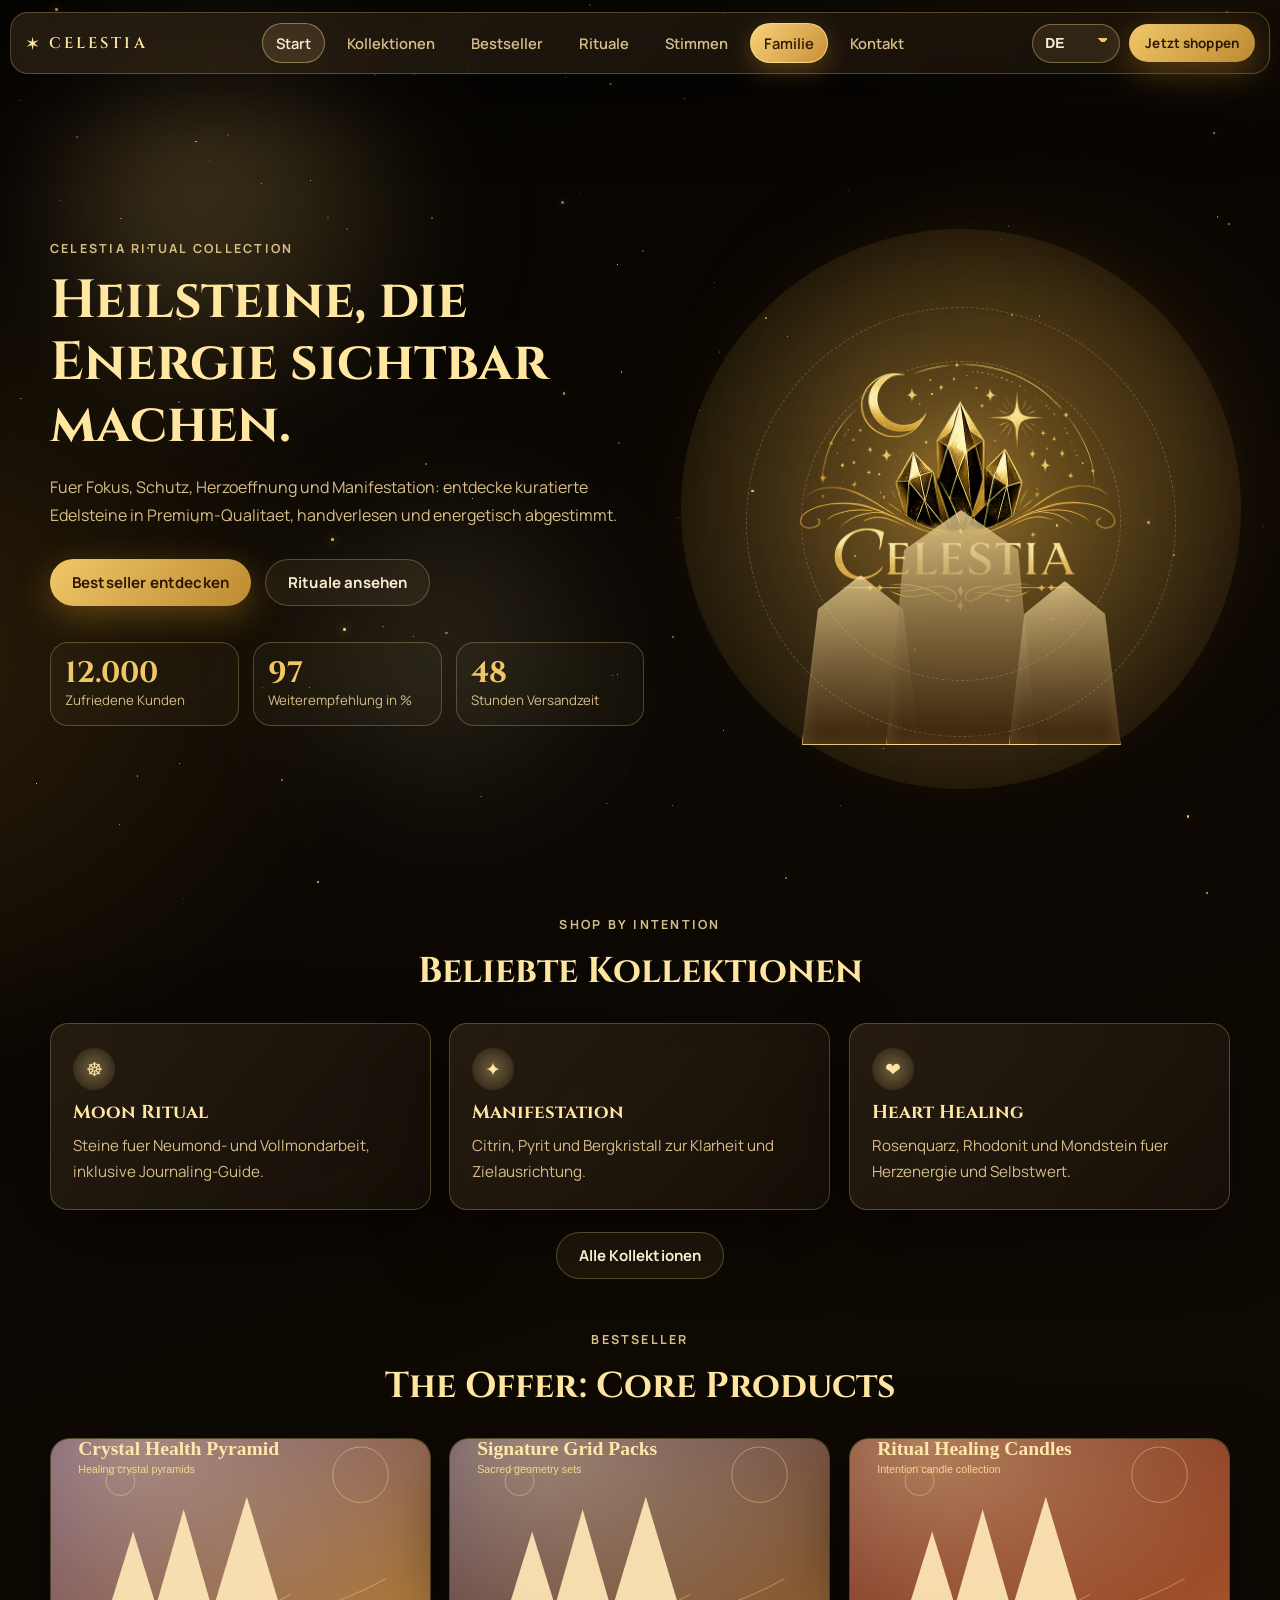
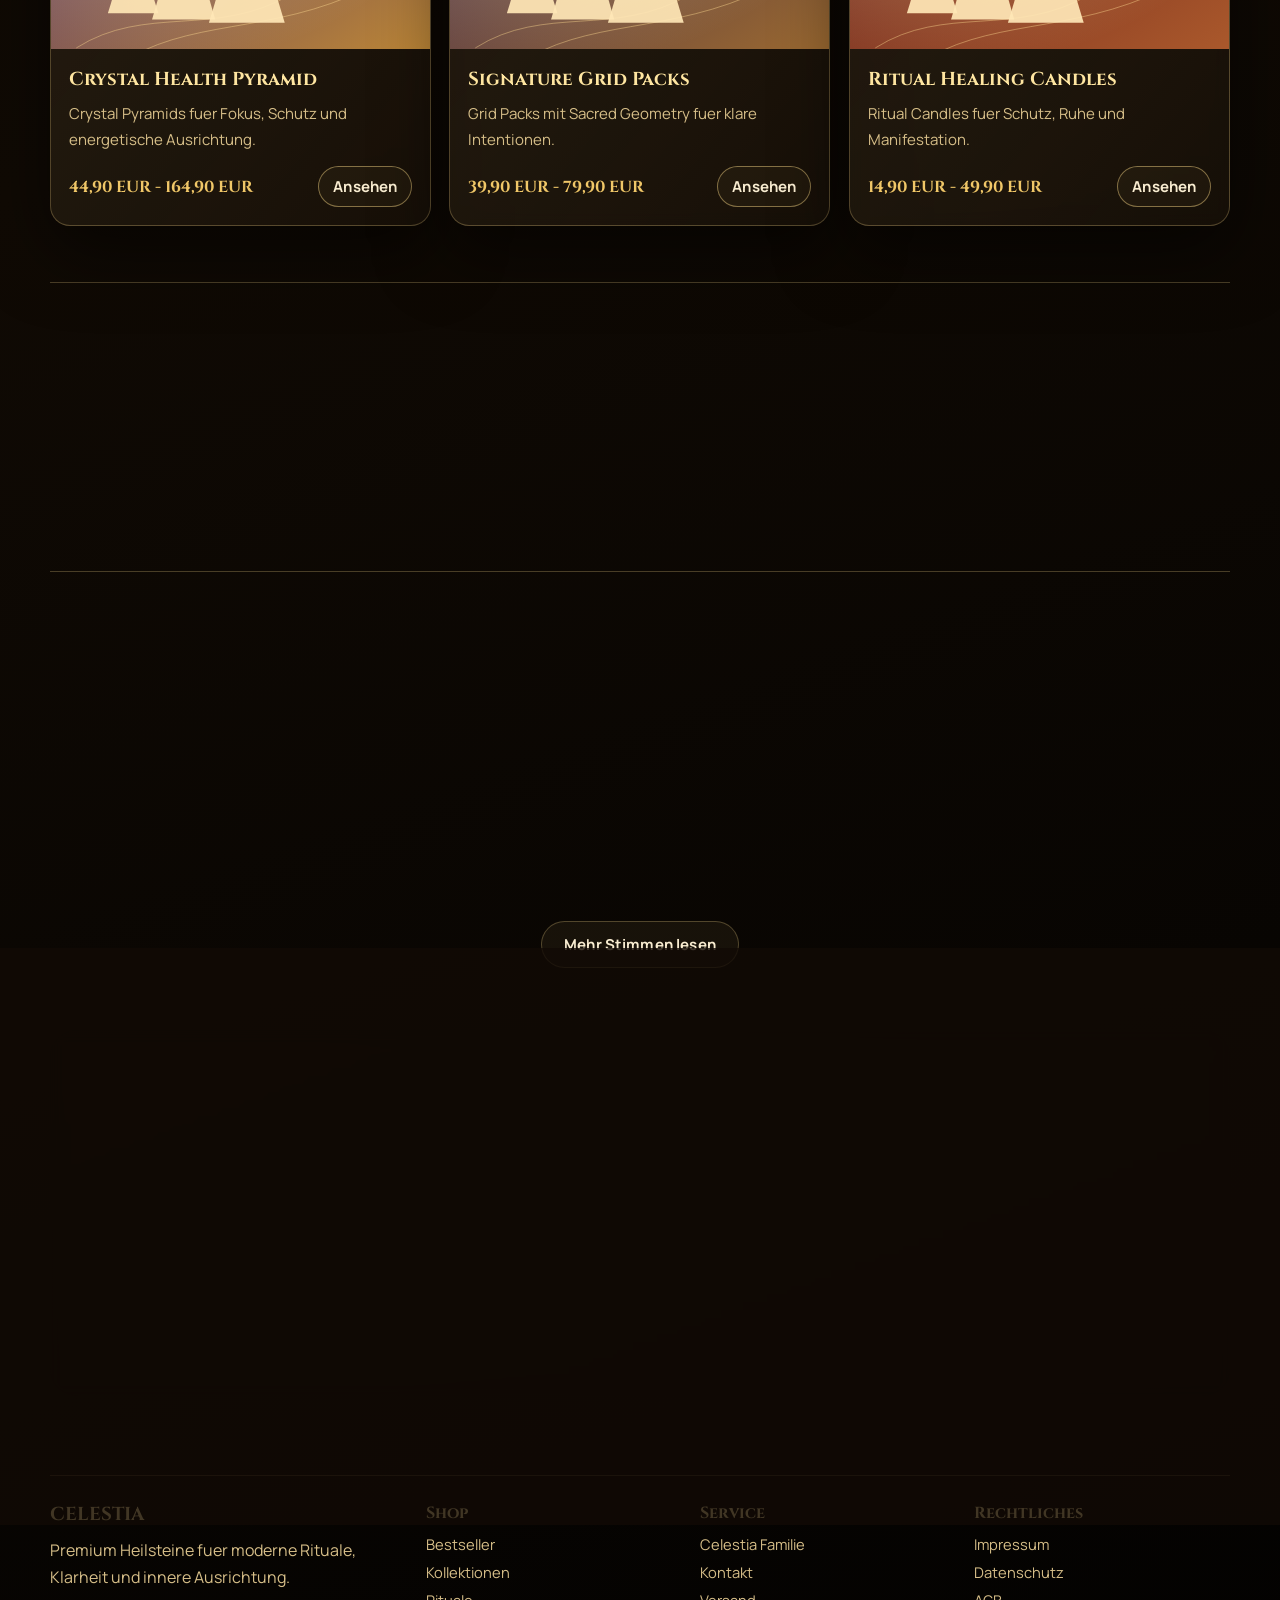
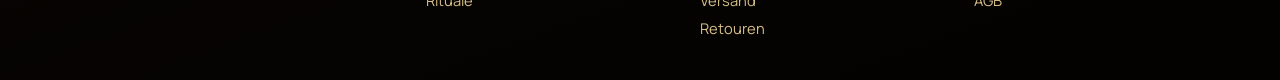
==== commit 63724b67: "Add new product SVGs and update HTML for core offerings - Added SVG files for new products: Crystal " ====
--- a/index.html
+++ b/index.html
@@ -155,38 +155,44 @@
     <section class="section" style="padding-top:48px;">
       <div class="section-head" data-reveal="up">
         <p class="eyebrow" data-de="Bestseller" data-en="Bestsellers">Bestseller</p>
-        <h2 data-de="Signature Sets fuer deinen Start" data-en="Signature sets to get started">Signature Sets fuer deinen Start</h2>
+        <h2 data-de="The Offer: Core Products" data-en="The offer: core products">The Offer: Core Products</h2>
       </div>
       <div class="product-grid">
         <article class="product-card glass" data-tilt data-reveal="up">
-          <div class="product-media media-amber"></div>
+          <div class="product-media">
+            <img class="product-photo" src="assets/products/crystal-health-pyramid.svg" alt="Crystal Health Pyramid">
+          </div>
           <div class="product-content">
-            <h3>Solar Wealth Set</h3>
-            <p data-de="Citrin, Tigerauge, Pyrit und Ritualkarte." data-en="Citrine, tiger eye, pyrite, and a ritual card.">Citrin, Tigerauge, Pyrit und Ritualkarte.</p>
+            <h3>Crystal Health Pyramid</h3>
+            <p data-de="Crystal Pyramids fuer Fokus, Schutz und energetische Ausrichtung." data-en="Crystal pyramids for focus, protection, and energetic alignment.">Crystal Pyramids fuer Fokus, Schutz und energetische Ausrichtung.</p>
             <div class="product-meta">
-              <span class="price">69 EUR</span>
+              <span class="price">44,90 EUR - 164,90 EUR</span>
               <a class="btn btn-outline" href="products.html" data-de="Ansehen" data-en="View">Ansehen</a>
             </div>
           </div>
         </article>
         <article class="product-card glass" data-tilt data-reveal="up">
-          <div class="product-media media-rose"></div>
+          <div class="product-media">
+            <img class="product-photo" src="assets/products/signature-grid-packs.svg" alt="Signature Grid Packs">
+          </div>
           <div class="product-content">
-            <h3>Venus Heart Kit</h3>
-            <p data-de="Rosenquarz, Granat und Mondstein fuer Liebesrituale." data-en="Rose quartz, garnet, and moonstone for heart rituals.">Rosenquarz, Granat und Mondstein fuer Liebesrituale.</p>
+            <h3>Signature Grid Packs</h3>
+            <p data-de="Grid Packs mit Sacred Geometry fuer klare Intentionen." data-en="Grid packs with sacred geometry for clear intentions.">Grid Packs mit Sacred Geometry fuer klare Intentionen.</p>
             <div class="product-meta">
-              <span class="price">74 EUR</span>
+              <span class="price">39,90 EUR - 79,90 EUR</span>
               <a class="btn btn-outline" href="products.html" data-de="Ansehen" data-en="View">Ansehen</a>
             </div>
           </div>
         </article>
         <article class="product-card glass" data-tilt data-reveal="up">
-          <div class="product-media media-night"></div>
+          <div class="product-media">
+            <img class="product-photo" src="assets/products/ritual-healing-candles.svg" alt="Ritual Healing Candles">
+          </div>
           <div class="product-content">
-            <h3>Guardian Shield</h3>
-            <p data-de="Schwarzer Turmalin, Obsidian und Selenit zur Raumklaerung." data-en="Black tourmaline, obsidian, and selenite for space cleansing.">Schwarzer Turmalin, Obsidian und Selenit zur Raumklaerung.</p>
+            <h3>Ritual Healing Candles</h3>
+            <p data-de="Ritual Candles fuer Schutz, Ruhe und Manifestation." data-en="Ritual candles for protection, calm, and manifestation.">Ritual Candles fuer Schutz, Ruhe und Manifestation.</p>
             <div class="product-meta">
-              <span class="price">61 EUR</span>
+              <span class="price">14,90 EUR - 49,90 EUR</span>
               <a class="btn btn-outline" href="products.html" data-de="Ansehen" data-en="View">Ansehen</a>
             </div>
           </div>
--- a/styles.css
+++ b/styles.css
@@ -790,6 +790,7 @@
   position: relative;
   height: 210px;
   isolation: isolate;
+  overflow: hidden;
 }
 
 .product-media::before {
@@ -813,6 +814,15 @@
   animation: sheen 5.5s ease-in-out infinite;
 }
 
+.product-photo {
+  position: relative;
+  z-index: 1;
+  width: 100%;
+  height: 100%;
+  object-fit: cover;
+  display: block;
+}
+
 .media-amber {
   background: radial-gradient(circle at 35% 35%, rgba(239, 168, 61, 0.5), rgba(79, 40, 8, 0.9));
 }
@@ -864,6 +874,26 @@
   font-family: "Cinzel", serif;
   color: var(--gold-1);
   font-weight: 700;
+}
+
+.price-anchor-card {
+  margin-top: 22px;
+  border-radius: var(--radius-md);
+  padding: 22px 22px 20px;
+}
+
+.price-anchor-card h3 {
+  margin: 0 0 12px;
+  font-family: "Cinzel", serif;
+  color: var(--gold-0);
+}
+
+.price-anchor-card ul {
+  margin: 0;
+  padding-left: 18px;
+  color: var(--text-1);
+  display: grid;
+  gap: 8px;
 }
 
 .ritual-band {
